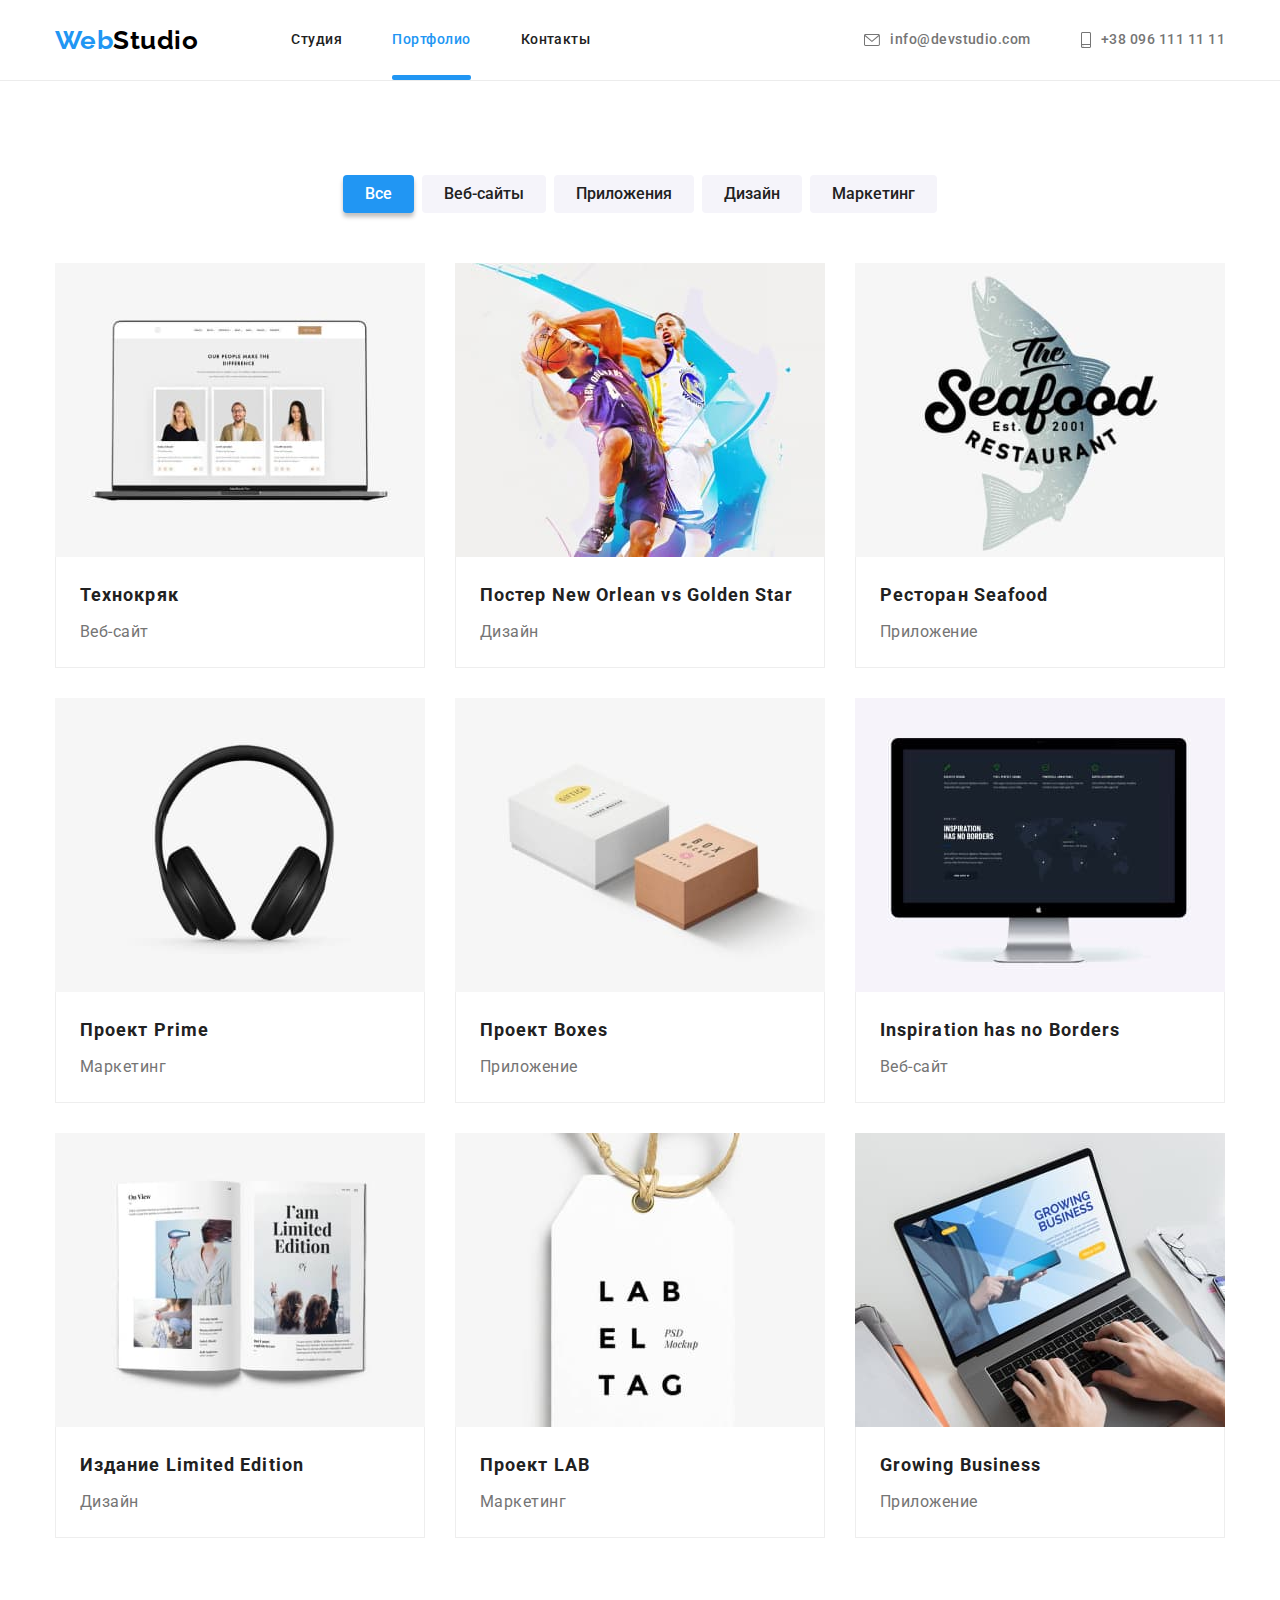
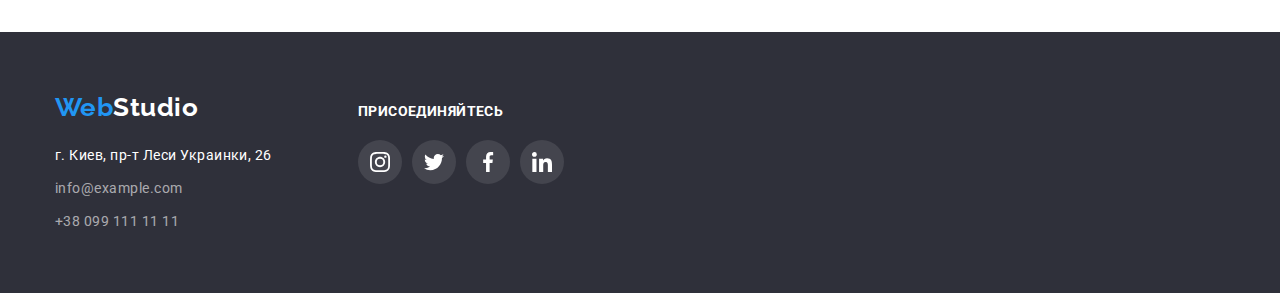
==== portfolio.html @ 8ffd4fdb "дз5" ====
<!DOCTYPE html>
<html lang="en">

<head>
    <meta charset="UTF-8">
    <meta http-equiv="X-UA-Compatible" content="IE=edge">
    <meta name="viewport" content="width=device-width, initial-scale=1.0">
    <title>Document</title>
    <link rel="preconnect" href="https://fonts.googleapis.com">
    <link rel="preconnect" href="https://fonts.gstatic.com" crossorigin>
    <link
        href="https://fonts.googleapis.com/css2?family=Raleway:wght@700&family=Roboto:wght@400;500;700;900&display=swap"
        rel="stylesheet">
    <link rel="stylesheet" href="https://cdn.jsdelivr.net/npm/modern-normalize@1.1.0/modern-normalize.min.css">
    <link rel="stylesheet" href="css/style.css">
</head>

<body>

<!--Header-->
<header class="header">
    <div class="container">
        <nav class="header-nav">
            <a href="" class="logo-header"> Web<span class="logo-header-b">Studio</span></a>
            <ul class="header-nav list">
                <li class="header-nav-item"><a href="./index.html" class="header-nav-link">Студия</a></li>
                <li class="header-nav-item"><a href="./portfolio.html" class="header-nav-link current">Портфолио</a></li>
                <li class="header-nav-item"><a href="" class="header-nav-link">Контакты</a></li>
            </ul>
        </nav>
        <ul class="header-contacts list">
            <li class="header-contacts-item"><a href="mailto:info@devstudio.com" class="header-contacts-link">
                    <svg class="header-contacts-icon" width="16" height="12">
                        <use href="./images/symbol-defs.svg#icon-envelope"></use>
                    </svg>
                    info@devstudio.com</a></li>
            <li class="header-contacts-item"><a href="tel:+380961111111" class="header-contacts-link">
                    <svg class="header-contacts-icon" width="10" height="16">
                        <use href="./images/symbol-defs.svg#icon-smartphone"></use>
                    </svg>
                    +38 096 111 11
                    11</a></li>
        </ul>
    </div>
</header>

    <!--Main content-->

<main>
    <!--Portfolio-->
    <section class="portfolio section">
        <div class="container">
            <h1 class="header visually-hidden">Наши работы</h1>
            <ul class="portfolio-button list">
                <li class="portfolio-button-item"><button type="button" class="portfolio-button-primary">Все</button>
                </li>
                <li class="portfolio-button-item"><button type="button"
                        class="portfolio-button-secondary">Веб-сайты</button></li>
                <li class="portfolio-button-item"><button type="button"
                        class="portfolio-button-secondary">Приложения</button></li>
                <li class="portfolio-button-item"><button type="button"
                        class="portfolio-button-secondary">Дизайн</button></li>
                <li class="portfolio-button-item"><button type="button"
                        class="portfolio-button-secondary">Маркетинг</button></li>
            </ul>

            <ul class="portfolio-card list">
                <li class="portfolio-card-item">
                    <a href="" class="portfolio-card-link">
                        <div class="portfolio-card-top">
                            <img src="./images/port1.jpg" alt="Технокряк" width="370">
                            <div class="portfolio-card-top-description">
                                <p class="portfolio-card-top-text">Технокряк это современная площадка распространения коронавируса. Компании используют эту платформу для цифрового
                                шпионажа и атак на защищённые сервера конкурентов.</p>
                            </div>
                        </div>
                        <div class="portfolio-card-bottom">
                            <h2 class="portfolio-card-title">Технокряк</h2>
                            <p class='portfolio-card-description'>Веб-сайт</p>
                        </div>
                    </a>
                </li>
                <li class="portfolio-card-item">
                    <a href="" class="portfolio-card-link">
                        <div class="portfolio-card-top">
                            <img src="./images/port2_2.jpg" alt="Постер New Orlean vs Golden Star" width="370">
                            <div class="portfolio-card-top-description">
                                <p class="portfolio-card-top-text">Технокряк это современная площадка распространения коронавируса. Компании
                                    используют эту платформу для цифрового
                                    шпионажа и атак на защищённые сервера конкурентов.</p>
                            </div>
                        </div>
                        <div class="portfolio-card-bottom">
                            <h2 class="portfolio-card-title">Постер New Orlean vs Golden Star</h2>
                            <p class='portfolio-card-description'>Дизайн</p>
                        </div>
                    </a>
                </li>
                <li class="portfolio-card-item">
                    <a href="" class="portfolio-card-link">
                        <div class="portfolio-card-top">
                            <img src="./images/port3_3.jpg" alt="Ресторан Seafood" width="370">
                            <div class="portfolio-card-top-description">
                                <p class="portfolio-card-top-text">Технокряк это современная площадка распространения коронавируса. Компании
                                    используют эту платформу для цифрового
                                    шпионажа и атак на защищённые сервера конкурентов.</p>
                            </div>
                        </div>
                        <div class="portfolio-card-bottom">
                            <h2 class="portfolio-card-title">Ресторан Seafood</h2>
                            <p class='portfolio-card-description'>Приложение</p>
                        </div>
                    </a>
                </li>
                <li class="portfolio-card-item">
                    <a href="" class="portfolio-card-link">
                        <div class="portfolio-card-top">
                            <img src="./images/port4_4.jpg" alt="Проект Prime" width="370">
                            <div class="portfolio-card-top-description">
                                <p class="portfolio-card-top-text">Технокряк это современная площадка распространения коронавируса. Компании
                                    используют эту платформу для цифрового
                                    шпионажа и атак на защищённые сервера конкурентов.</p>
                            </div>
                        </div>
                        <div class="portfolio-card-bottom">
                            <h2 class="portfolio-card-title">Проект Prime</h2>
                            <p class='portfolio-card-description'>Маркетинг</p>
                        </div>
                    </a>
                </li>
                <li class="portfolio-card-item">
                    <a href="" class="portfolio-card-link">
                        <div class="portfolio-card-top">
                        <img src="./images/port5_5.jpg" alt="Проект Boxes" width="370">
                            <div class="portfolio-card-top-description">
                                <p class="portfolio-card-top-text">Технокряк это современная площадка распространения коронавируса. Компании
                                    используют эту платформу для цифрового
                                    шпионажа и атак на защищённые сервера конкурентов.</p>
                            </div>
                        </div>
                        <div class="portfolio-card-bottom">
                            <h2 class="portfolio-card-title">Проект Boxes</h2>
                            <p class='portfolio-card-description'>Приложение</p>
                        </div>
                    </a>
                </li>
                <li class="portfolio-card-item">
                    <a href="" class="portfolio-card-link">
                        <div class="portfolio-card-top">
                        <img src="./images/port6_6.jpg" alt="Inspiration has no Borders" width="370">
                            <div class="portfolio-card-top-description">
                                <p class="portfolio-card-top-text">Технокряк это современная площадка распространения коронавируса. Компании
                                    используют эту платформу для цифрового
                                    шпионажа и атак на защищённые сервера конкурентов.</p>
                            </div>
                       </div>
                        <div class="portfolio-card-bottom">
                            <h2 class="portfolio-card-title">Inspiration has no Borders</h2>
                            <p class='portfolio-card-description'>Веб-сайт</p>
                        </div>
                    </a>
                </li>
                <li class="portfolio-card-item">
                    <a href="" class="portfolio-card-link">
                        <div class="portfolio-card-top">
                            <img src="./images/port7_7.jpg" alt="Издание Limited Edition" width="370">
                            <div class="portfolio-card-top-description">
                                <p class="portfolio-card-top-text">Технокряк это современная площадка распространения коронавируса. Компании
                                    используют эту платформу для цифрового
                                    шпионажа и атак на защищённые сервера конкурентов.</p>
                            </div>
                        </div>
                        <div class="portfolio-card-bottom">
                            <h2 class="portfolio-card-title">Издание Limited Edition</h2>
                            <p class='portfolio-card-description'>Дизайн</p>
                        </div>
                    </a>
                </li>
                <li class="portfolio-card-item">
                    <a href="" class="portfolio-card-link">
                        <div class="portfolio-card-top">
                            <img src="./images/port8_8.jpg" alt="Проект LAB" width="370">
                            <div class="portfolio-card-top-description">
                                <p class="portfolio-card-top-text">Технокряк это современная площадка распространения коронавируса. Компании
                                    используют эту платформу для цифрового
                                    шпионажа и атак на защищённые сервера конкурентов.</p>
                            </div>
                        </div>
                        <div class="portfolio-card-bottom">
                            <h2 class="portfolio-card-title">Проект LAB</h2>
                            <p class='portfolio-card-description'>Маркетинг</p>
                        </div>
                    </a>
                </li>
                <li class="portfolio-card-item">
                    <a href="" class="portfolio-card-link">
                        <div class="portfolio-card-top">
                        <img src="./images/port9_9.jpg" alt="Growing Business" width="370">
                            <div class="portfolio-card-top-description">
                                <p class="portfolio-card-top-text">Технокряк это современная площадка распространения коронавируса. Компании
                                    используют эту платформу для цифрового
                                    шпионажа и атак на защищённые сервера конкурентов.</p>
                            </div>
                        </div>
                        <div class="portfolio-card-bottom">
                            <h2 class="portfolio-card-title">Growing Business</h2>
                            <p class='portfolio-card-description'>Приложение</p>
                        </div>
                    </a>
                </li>
            </ul>
        </div>


    </section>
</main>




<!--Footer  -->
<footer class="footer">
    <div class="container">
        <div class="footer-section-address">
            <a href="" class="logo-footer"> Web<span class="logo-footer-w">Studio</span></a>
            <address class="footer-contacts">
                г. Киев, пр-т Леси Украинки, 26
                <ul class="footer-contacts list">
                    <li class="footer-contacts-item"><a href="mailto:info@example.com"
                            class="footer-contacts-link">info@example.com</a></li>
                    <li class="footer-contacts-item"><a href="tel:+380991111111" class="footer-contacts-link"> +38 099
                            111
                            11 11</a></li>
                </ul>
            </address>
        </div>
        <div class="footer-section-links">
            <H2 class="footer-socialnetw-header">Присоединяйтесь</H2>
            <ul class="footer-socialnetw list">
                <li class="footer-links"><a href="" class="footer-link">
                        <svg class="footer-icon" width="20" height="20">
                            <use href="./images/symbol-defs.svg#icon-instagram"></use>
                        </svg>
                    </a></li>
                <li class="footer-links"><a href="" class="footer-link">
                        <svg class="footer-icon" width="20" height="20">
                            <use href="./images/symbol-defs.svg#icon-twitter"></use>
                        </svg>
                    </a>
                </li>
                <li class="footer-links"><a href="" class="footer-link">
                        <svg class="footer-icon" width="20" height="20">
                            <use href="./images/symbol-defs.svg#icon-facebook"></use>
                        </svg>
                    </a>
                </li>
                <li class="footer-links"><a href="" class="footer-link">
                        <svg class="footer-icon" width="20" height="20">
                            <use href="./images/symbol-defs.svg#icon-linkedin"></use>
                        </svg>
                    </a>
                </li>
            </ul>
        </div>
</footer>
</body>

</html>
---- css/style.css ----
:root {
  --primary-text-color: #757575;
  --title-text-color: #212121;
  --accent-color-primary: #2196f3;
  --accent-color-secondary: #ffffff;
  --primary-background-color: #e5e5e5;
  --secondary-background-color: #f5f4fa;
  --footer-background-color: #2f303a;
  --header-border: #ececec;
  --portfolio-border: #eeeeee;
  --network-color: #afb1b8;
  --time-function: cubic-bezier(0.4, 0, 0.2, 1);
}

body {
  font-family: "Roboto", sans-serif;
  font-style: normal;
  font-weight: 400;
  color: var(--primary-text-color);
  letter-spacing: 0.03em;
}

ul {
  padding: 0;
}

.list {
  list-style: none;
  margin: 0;
  padding: 0;
}

img {
  display: block;
  width: 100%;
  height: auto;
}

.section {
  padding: 94px 0;
}

.container {
  width: 1200px;
  padding-left: 15px;
  padding-right: 15px;
  margin-left: auto;
  margin-right: auto;
}

.visually-hidden {
  position: absolute;
  width: 1px;
  height: 1px;
  margin: -1px;
  border: 0;
  padding: 0;

  white-space: nowrap;
  clip-path: inset(100%);
  clip: rect(0 0 0 0);
  overflow: hidden;
}

/*Header*/
.header {
  font-weight: 500;
  font-size: 14px;
  line-height: 1.14;
  background-color: var(--accent-color-secondary);
  border-bottom: 1px solid var(--header-border);
}

header .container {
  display: flex;
  align-items: center;
  justify-content: space-between;
}

.logo-header {
  color: var(--accent-color-primary);
  font-family: "Raleway", sans-serif;
  font-style: normal;
  font-weight: 700;
  font-size: 26px;
  line-height: 1.19;
  text-decoration: none;
  margin-right: 93px;
}

.logo-header-b {
  color: #000000;
}

.header-nav {
  display: flex;
  align-items: center;
}

.header-nav-link {
  display: block;
  position: relative;
  color: var(--title-text-color);
  text-decoration: none;
  padding: 32px 0;
  transition: color 250ms var(--time-function);
}

.header-nav-link::after {
  content: "";
  position: absolute;
  left: 0;
  bottom: 0;
  width: 100%;
  height: 5px;
  background-color: var(--accent-color-primary);
  opacity: 0;
  border-radius: 2px;
  transition: opacity 250ms var(--time-function);
}

.header-nav-item:not(:last-child) {
  margin-right: 50px;
}
:hover .header-nav-link:hover,
.header-nav-link:focus {
  color: var(--accent-color-primary);
}

.header-nav-link:hover::after,
.header-nav-link:focus::after {
  opacity: 1;
}
.current {
  color: var(--accent-color-primary);
  text-decoration: none;
}
.current::after {
  opacity: 1;
}

.header-contacts {
  display: flex;
  align-items: center;
}

.header-contacts-link {
  display: flex;
  align-items: center;
  color: var(--primary-text-color);
  text-decoration: none;
  transition: color 250ms var(--time-function);
}

.header-contacts-icon {
  fill: currentColor;
  margin-right: 10px;
}

.header-contacts-icon:hover,
.header-contacts-icon:focus {
  fill: var(--accent-color-primary);
}

.header-contacts-item:not(:last-child) {
  margin-right: 50px;
}

.header-contacts-link:hover,
.header-contacts-link:focus {
  color: var(--accent-color-primary);
}

/*Main contect*/

/*Hero*/

.hero {
  max-width: 1600px;
  margin: auto;
  background-color: var(--footer-background-color);
  background-image: linear-gradient(
      to right,
      rgba(47, 48, 58, 0.4),
      rgba(47, 48, 58, 0.4)
    ),
    url(../images/bckgr.jpg);
  text-align: center;
  padding: 200px 0;
}

.hero-title {
  color: var(--accent-color-secondary);
  font-weight: 900;
  font-size: 44px;
  line-height: 1.36;
  letter-spacing: 0.06em;
  text-transform: uppercase;
  margin: 0 auto 30px auto;
  max-width: 696px;
}

.hero-button {
  background-color: var(--accent-color-primary);
  color: var(--accent-color-secondary);
  font-weight: 700;
  font-size: 16px;
  line-height: 1.88;
  letter-spacing: 0.06em;
  padding: 10px 32px;
  border: none;
  box-shadow: 0px 4px 4px rgba(0, 0, 0, 0.15);
  border-radius: 4px;
  transition: background-color 250ms var(--time-function);
}

.hero-button:hover,
.hero-button:focus {
  background-color: #188ce8;
}

/*Preferences*/

.preferences {
  padding-bottom: 0;
}

.preferences .list {
  display: flex;
}

.preferences-card {
  width: 270px;
}
.preferences-card:not(:last-child) {
  margin-right: 30px;
}

.preferences-icon {
  display: flex;
  width: 270px;
  height: 120px;
  justify-content: center;
  align-items: center;
  border-radius: 4px;
  background-color: var(--secondary-background-color);
  margin-bottom: 30px;
}

.preferences-title {
  color: var(--title-text-color);
  font-weight: 700;
  font-size: 14px;
  line-height: 1.14;
  text-transform: uppercase;
  margin-top: 0;
  margin-bottom: 10px;
}

.preferences-description {
  font-size: 14px;
  line-height: 1.71;
  margin: 0;
}

/*About us*/

.about-us-title {
  color: var(--title-text-color);
  font-weight: 700;
  font-size: 36px;
  line-height: 1.16;
  text-align: center;
  margin-top: 0;
  margin-bottom: 50px;
}

.about-us .list {
  display: flex;
  z-index: 1;
}

.about-us-pic {
  display: block;
  width: 370px;
  position: relative;
}

.about-us-description {
  position: absolute;

  width: 100%;
  height: 70px;
  bottom: 0;
  background-color: rgba(47, 48, 58, 0.8);
}

.about-us-name {
  color: var(--accent-color-secondary);
  font-weight: 700;
  font-size: 14px;
  line-height: 1.14;
  text-align: center;
  text-transform: uppercase;
  margin-top: 27px;
  margin-bottom: 27px;
}

.about-us-pic:not(:last-child) {
  margin-right: 30px;
}

/*Our team*/

.team {
  background-color: var(--secondary-background-color);
}

.team-title {
  color: var(--title-text-color);
  font-weight: 700;
  font-size: 36px;
  line-height: 1.16;
  text-align: center;
  margin-top: 0;
  margin-bottom: 50px;
}

.team .list {
  display: flex;
}

.team-member {
  width: 270px;
  background-color: var(--accent-color-secondary);
  box-shadow: 0px 1px 3px rgba(0, 0, 0, 0.12), 0px 1px 1px rgba(0, 0, 0, 0.14),
    0px 2px 1px rgba(0, 0, 0, 0.2);
  border-radius: 0px 0px 4px 4px;
}

.team-member:not(:last-child) {
  margin-right: 30px;
}

.team-member-part {
  padding: 30px;
}

.team-member-title {
  color: var(--title-text-color);
  font-weight: 500;
  font-size: 16px;
  line-height: 1.19;
  text-align: center;
  margin-top: 0;
  margin-bottom: 10px;
}

.team-member-description {
  font-size: 16px;
  line-height: 1.19;
  text-align: center;
  margin-top: 0;
  margin-bottom: 16px;
}

.team-contacts-link {
  display: flex;
  width: 44px;
  height: 44px;
  justify-content: center;
  align-items: center;
  border-radius: 50%;
  color: var(--network-color);
  transition: color 250ms var(--time-function),
    background-color 250ms var(--time-function);
}

.team-contacts-link:hover,
.team-contacts-link:focus {
  color: var(--accent-color-secondary);
  background-color: var(--accent-color-primary);
}

.team-contacts-links:not(:last-child) {
  margin-right: 10px;
}

.team-contacts-icon {
  fill: currentColor;
}

.team-contacts-icon:hover,
.team-contacts-icon:focus {
  fill: currentColor;
}

/*Our clients*/

.clients-title {
  color: var(--title-text-color);
  font-weight: 700;
  font-size: 36px;
  line-height: 1.16;
  text-align: center;
  margin-top: 0;
  margin-bottom: 50px;
}

.clients .list {
  display: flex;
  justify-content: center;
  align-items: center;
}

.clients-item:not(:last-child) {
  margin-right: 30px;
}

.clients-link {
  display: flex;
  width: 170px;
  height: 92px;
  justify-content: center;
  align-items: center;
  color: var(--network-color);
  border: 1px solid var(--network-color);
  border-radius: 4px;
  transition: color 250ms var(--time-function),
    border-color 250ms var(--time-function);
}

.clients-link:hover,
.clients-link:focus {
  color: var(--accent-color-primary);
  border-color: var(--accent-color-primary);
}

.clients-icon {
  fill: currentColor;
}

.clients-icon:hover,
.clients-icon:focus {
  fill: currentColor;
}

/*Footer*/

.footer {
  background-color: var(--footer-background-color);
  font-weight: 400;
  font-size: 14px;
  line-height: 1.72;
  padding: 60px 0;
}

.footer .container {
  display: flex;
  justify-content: flex-start;
  align-items: baseline;
}

.footer-section-address {
  margin-right: 86px;
}

.logo-footer {
  color: var(--accent-color-primary);
  font-family: "Raleway", sans-serif;
  font-style: normal;
  font-weight: 700;
  font-size: 26px;
  line-height: 1.19;
  text-decoration: none;
  display: inline-block;
  margin-bottom: 20px;
}

.logo-footer-w {
  color: var(--accent-color-secondary);
}

address {
  font-family: inherit;
  color: var(--accent-color-secondary);
  font-style: normal;
}

.footer-contacts .list {
  margin-top: 9px;
}

.footer-contacts-item:not(:last-child) {
  display: inline-block;
  margin-bottom: 9px;
}

.footer-contacts-link {
  color: rgba(255, 255, 255, 0.6);
  text-decoration: none;
  transition: color 250ms var(--time-function);
}

.footer-contacts-link:hover,
.footer-contacts-link:focus {
  color: var(--accent-color-secondary);
}

.footer-socialnetw-header {
  font-weight: 700;
  font-size: 14px;
  line-height: 1.14;
  letter-spacing: 0.03em;
  text-transform: uppercase;
  color: var(--accent-color-secondary);
  margin-top: 0;
  margin-bottom: 20px;
}

.footer-socialnetw {
  display: flex;
  justify-content: center;
  align-items: center;
}

.footer-link {
  display: flex;
  width: 44px;
  height: 44px;
  justify-content: center;
  align-items: center;
  border-radius: 50%;
  color: var(--accent-color-secondary);
  background-color: rgba(255, 255, 255, 0.1);
  transition: background-color 250ms var(--time-function);
}

.footer-link:hover,
.footer-link:focus {
  background-color: var(--accent-color-primary);
}

.footer-links:not(:last-child) {
  margin-right: 10px;
}

.footer-icon {
  fill: currentColor;
}

.footer-icon:hover,
.footer-icon:focus {
  fill: currentColor;
}

/*Potrfolio page content*/

/*Portfolio buttons*/

.portfolio-button {
  display: flex;
  justify-content: center;
  margin-bottom: 50px;
}

.portfolio-button-item:not(:last-child) {
  margin-right: 8px;
}

.portfolio-button-primary {
  font-family: inherit;
  color: var(--accent-color-secondary);
  background-color: var(--accent-color-primary);
  font-weight: 500;
  font-size: 16px;
  line-height: 1.62;
  padding: 6px 22px;
  border: none;
  border-radius: 4px;
  box-shadow: 0 4px 4px 0 rgba(0, 0, 0, 0.25);
}

.portfolio-button-secondary {
  font-family: inherit;
  color: var(--title-text-color);
  background-color: var(--secondary-background-color);
  font-weight: 500;
  font-size: 16px;
  line-height: 1.62;
  padding: 6px 22px;
  border: none;
  border-radius: 4px;
  transition: color 250ms var(--time-function),
    background-color 250ms var(--time-function),
    box-shadow 250ms var(--time-function);
}

.portfolio-button-secondary:hover,
.portfolio-button-secondary:focus {
  color: var(--accent-color-secondary);
  background-color: var(--accent-color-primary);
  box-shadow: 0 4px 4px 0 rgba(0, 0, 0, 0.25);
}

/*Portfolio cards*/

.portfolio-card {
  display: flex;
  flex-wrap: wrap;
  margin: -15px;
}

.portfolio-card-item {
  width: 370px;
  margin: 15px;
}

.portfolio-card-bottom {
  padding: 20px 24px;
  border-bottom: 1px solid var(--portfolio-border);
  border-right: 1px solid var(--portfolio-border);
  border-left: 1px solid var(--portfolio-border);
}

.portfolio-card-link {
  text-decoration: none;
  display: block;
  position: relative;
  transition: box-shadow 250ms var(--time-function);
}

.portfolio-card-link:hover,
.portfolio-card-link:focus {
  box-shadow: 0 4px 4px 0 rgba(0, 0, 0, 0.25);
  opacity: 1;
}

.portfolio-card-link:hover .portfolio-card-top-description,
.portfolio-card-link:focus .portfolio-card-top-description {
  opacity: 1;
  transform: translateY(0);
}

.portfolio-card-top {
  position: relative;
  overflow: hidden;
}

.portfolio-card-top-description {
  position: absolute;
  width: 100%;
  height: 100%;
  padding: 63px 24px;
  top: 0;
  left: 0;
  font-weight: 400;
  font-size: 18px;
  line-height: 1.56;
  color: var(--accent-color-secondary);
  background-color: rgba(33, 150, 243, 0.9);
  opacity: 0;
  transform: translateY(100%);
  transition: transform 250ms var(--time-function);
}

.portfolio-card-title {
  color: var(--title-text-color);
  font-weight: 700;
  font-size: 18px;
  line-height: 2;
  letter-spacing: 0.06em;
  margin-top: 0;
  margin-bottom: 4px;
}

.portfolio-card-description {
  color: var(--primary-text-color);
  font-size: 16px;
  line-height: 1.88;
  margin-top: 0;
  margin-bottom: 0;
}

/* Modal*/

.backdrop {
  position: fixed;
  width: 100%;
  height: 100%;
  top: 0;
  left: 0;
  color: rgba(0, 0, 0, 0.2);
}

.backdrop.is-hidden {
  opacity: 0;
  pointer-events: none;
}

.modal {
  position: absolute;
  z-index: 2;
  top: 50%;
  left: 50%;
  transform: translate(-50%, -50%);
  width: 527px;
  height: 580px;
  background-color: var(--accent-color-secondary);
  border: 1px solid rgba(0, 0, 0, 0, 1);
  border-radius: 2px;
}

.close-modal {
  display: flex;
  position: absolute;
  top: 8px;
  right: 8px;
  width: 30px;
  height: 30px;
  align-items: center;
  justify-content: center;
  padding: 0;
  background-color: transparent;
  border: 1px solid rgba(0, 0, 0, 0.1);
  border-radius: 50%;
}
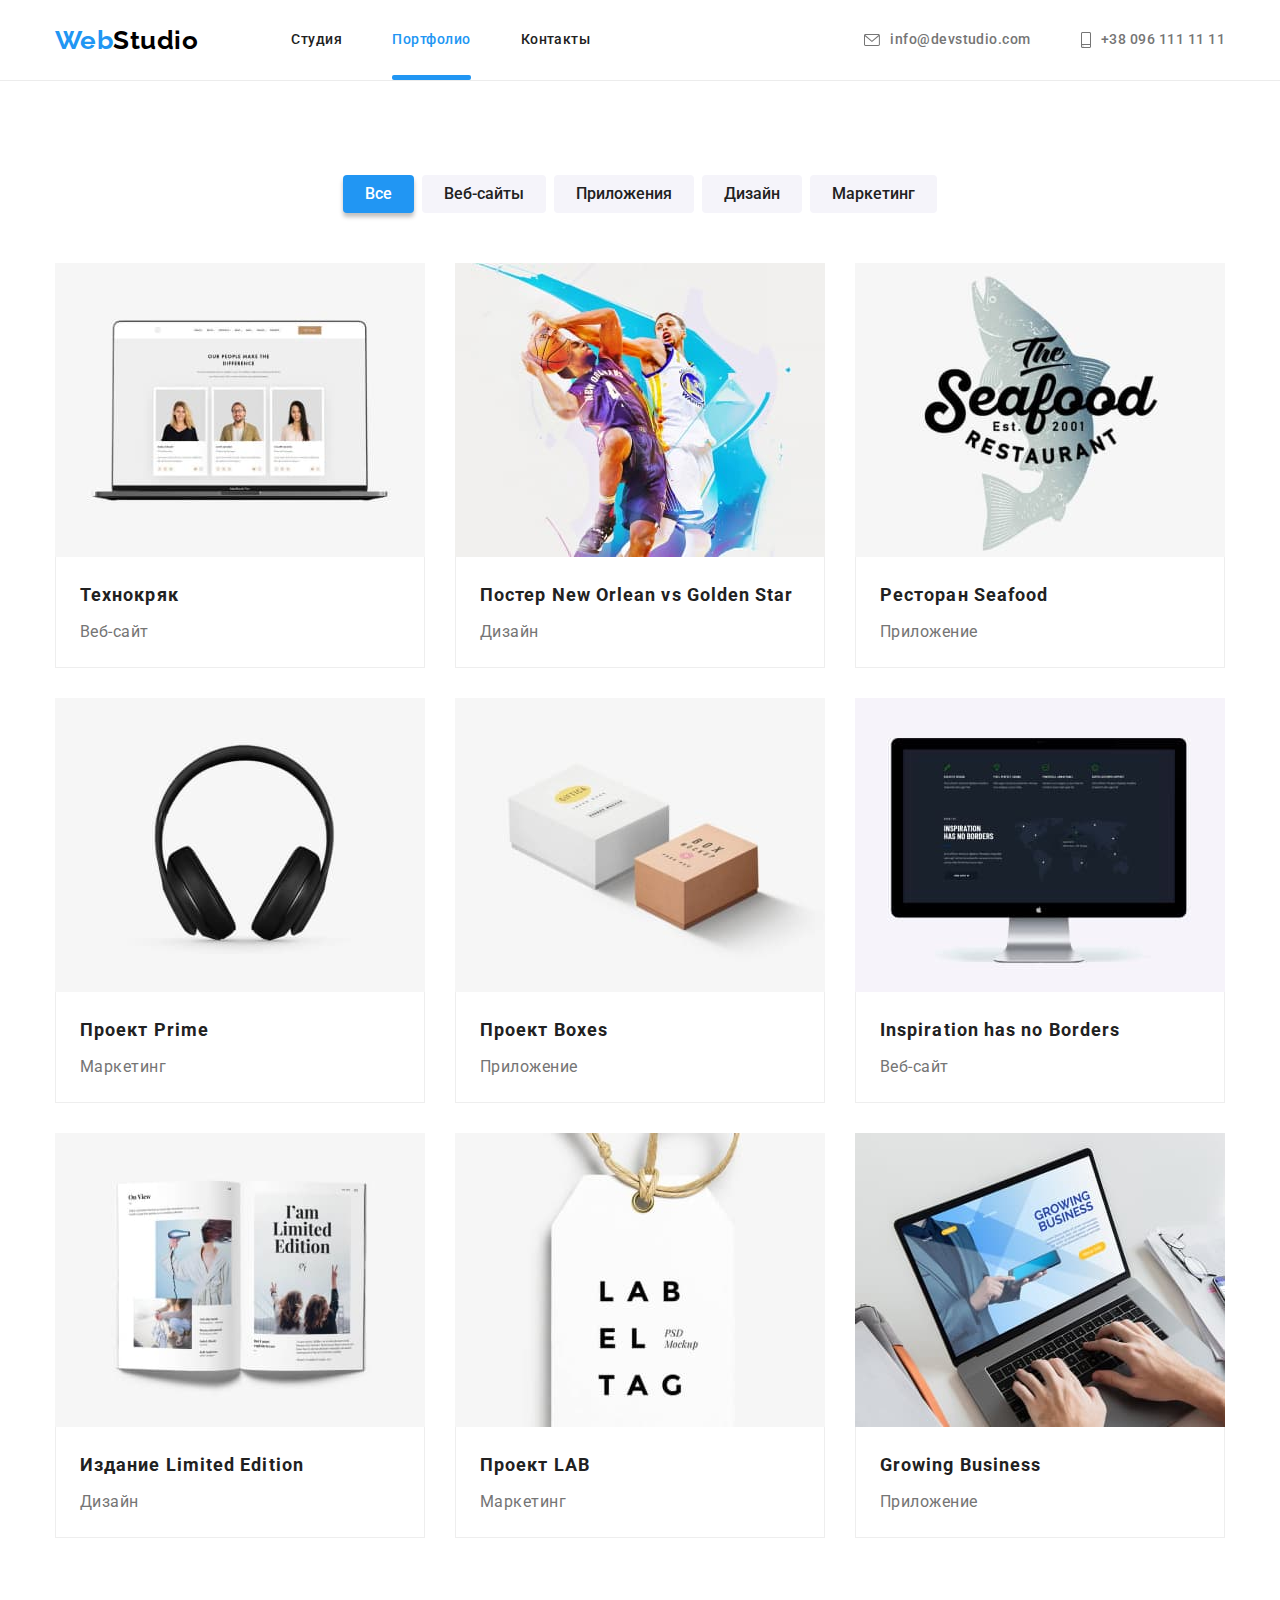
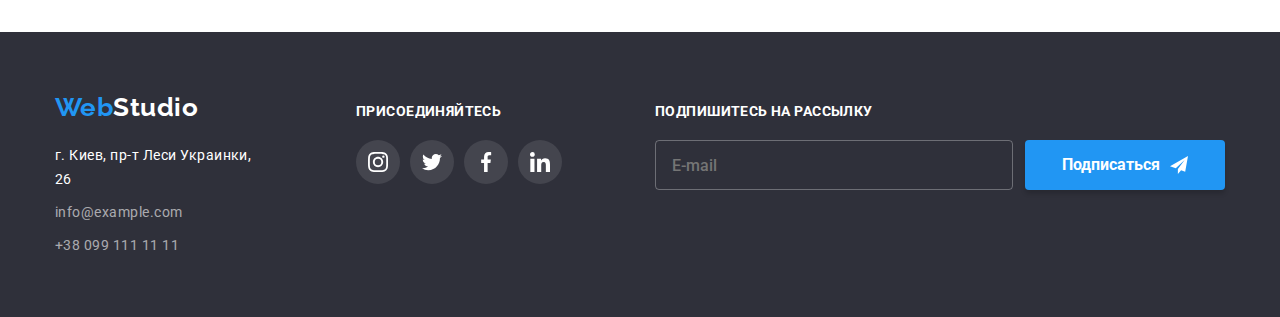
==== commit a861b0f2: "corrected2" ====
--- a/portfolio.html
+++ b/portfolio.html
@@ -218,51 +218,64 @@
 
 
 
-<!--Footer  -->
-<footer class="footer">
-    <div class="container">
-        <div class="footer-section-address">
-            <a href="" class="logo-footer"> Web<span class="logo-footer-w">Studio</span></a>
-            <address class="footer-contacts">
-                г. Киев, пр-т Леси Украинки, 26
-                <ul class="footer-contacts list">
-                    <li class="footer-contacts-item"><a href="mailto:info@example.com"
-                            class="footer-contacts-link">info@example.com</a></li>
-                    <li class="footer-contacts-item"><a href="tel:+380991111111" class="footer-contacts-link"> +38 099
-                            111
-                            11 11</a></li>
+    <!--Footer  -->
+    <footer class="footer">
+        <div class="container">
+            <div class="footer-section-address">
+                <a href="" class="logo-footer"> Web<span class="logo-footer-w">Studio</span></a>
+                <address class="footer-contacts">
+                    г. Киев, пр-т Леси Украинки, 26
+                    <ul class="footer-contacts list">
+                        <li class="footer-contacts-item"><a href="mailto:info@example.com"
+                                class="footer-contacts-link">info@example.com</a></li>
+                        <li class="footer-contacts-item"><a href="tel:+380991111111" class="footer-contacts-link"> +38 099
+                                111
+                                11 11</a></li>
+                    </ul>
+                </address>
+            </div>
+            <div class="footer-section-links">
+                <H2 class="footer-socialnetw-header">Присоединяйтесь</H2>
+                <ul class="footer-socialnetw list">
+                    <li class="footer-links"><a href="" class="footer-link">
+                            <svg class="footer-icon" width="20" height="20">
+                                <use href="./images/symbol-defs.svg#icon-instagram"></use>
+                            </svg>
+                        </a></li>
+                    <li class="footer-links"><a href="" class="footer-link">
+                            <svg class="footer-icon" width="20" height="20">
+                                <use href="./images/symbol-defs.svg#icon-twitter"></use>
+                            </svg>
+                        </a>
+                    </li>
+                    <li class="footer-links"><a href="" class="footer-link">
+                            <svg class="footer-icon" width="20" height="20">
+                                <use href="./images/symbol-defs.svg#icon-facebook"></use>
+                            </svg>
+                        </a>
+                    </li>
+                    <li class="footer-links"><a href="" class="footer-link">
+                            <svg class="footer-icon" width="20" height="20">
+                                <use href="./images/symbol-defs.svg#icon-linkedin"></use>
+                            </svg>
+                        </a>
+                    </li>
                 </ul>
-            </address>
-        </div>
-        <div class="footer-section-links">
-            <H2 class="footer-socialnetw-header">Присоединяйтесь</H2>
-            <ul class="footer-socialnetw list">
-                <li class="footer-links"><a href="" class="footer-link">
-                        <svg class="footer-icon" width="20" height="20">
-                            <use href="./images/symbol-defs.svg#icon-instagram"></use>
+            </div>
+            <div class="footer-section-join">
+                <h2 class="footer-socialnetw-header">Подпишитесь на рассылку</h2>
+                <div class="join-form">
+                    <label for="email" class="form-label">
+                        <input type="email" class="footer-email" name="email" placeholder="E-mail" />
+                    </label>
+                    <button class="join-button" type="submit">Подписаться
+                        <svg class="join-icon" width="18" height="18">
+                            <use href="./images/icon-defs.svg#icon-send"></use>
                         </svg>
-                    </a></li>
-                <li class="footer-links"><a href="" class="footer-link">
-                        <svg class="footer-icon" width="20" height="20">
-                            <use href="./images/symbol-defs.svg#icon-twitter"></use>
-                        </svg>
-                    </a>
-                </li>
-                <li class="footer-links"><a href="" class="footer-link">
-                        <svg class="footer-icon" width="20" height="20">
-                            <use href="./images/symbol-defs.svg#icon-facebook"></use>
-                        </svg>
-                    </a>
-                </li>
-                <li class="footer-links"><a href="" class="footer-link">
-                        <svg class="footer-icon" width="20" height="20">
-                            <use href="./images/symbol-defs.svg#icon-linkedin"></use>
-                        </svg>
-                    </a>
-                </li>
-            </ul>
-        </div>
-</footer>
+                    </button>
+                </div>
+            </div>
+    </footer>
 </body>
 
 </html>--- a/css/style.css
+++ b/css/style.css
@@ -554,6 +554,62 @@
   fill: currentColor;
 }
 
+.footer-section-join {
+  margin-left: 93px;
+}
+
+.join-form {
+  display: flex;
+}
+
+.footer-email {
+  width: 358px;
+  height: 50px;
+  padding: 0 16px;
+  font-weight:500;
+  font-size:16px;
+  line-height:1.25;
+  background-color: transparent;
+  outline: none;
+  border: 1px solid rgba(255, 255, 255, 0.3);
+  border-radius: 4px;
+  box-shadow:0px 4px 4px rgba(0, 0, 0, 0.15));
+  transition: border-color 250ms var(--time-function);
+}
+
+.footer-email:hover,
+.footer-email:focus{
+  border-color: var(--accent-color-primary);
+}
+
+.join-button {
+  display: flex;
+  width: 200px;
+  height: 50px; 
+  margin-left: 12px;
+  align-items: center;
+  justify-content: center;
+  font-weight: 700;
+  font-size: 16px;
+  line-height: 1.87;
+  border: none;
+  color: var(--accent-color-secondary);
+  background-color: var(--accent-color-primary);
+  box-shadow: 0px 4px 4px rgba(0, 0, 0, 0.15);
+  border-radius: 4px;
+  transition: background-color 250ms var(--time-function);
+}
+
+.join-button:hover,
+.join-button:focus {
+  background-color: #188ce8;
+}
+
+.join-icon {
+  fill: var(--accent-color-secondary);
+  margin-left: 10px;
+}
+
 /*Potrfolio page content*/
 
 /*Portfolio buttons*/
@@ -690,7 +746,7 @@
   height: 100%;
   top: 0;
   left: 0;
-  color: rgba(0, 0, 0, 0.2);
+  background-color: rgba(0, 0, 0, 0.2);
 }
 
 .backdrop.is-hidden {
@@ -724,4 +780,136 @@
   background-color: transparent;
   border: 1px solid rgba(0, 0, 0, 0.1);
   border-radius: 50%;
-}
+  transition: fill 250ms var(--time-function);
+}
+
+.close-modal:hover,
+.close-modal:focus {
+  fill: var(--accent-color-primary);
+  cursor: pointer;
+}
+
+/*Modal-contacts-form*/
+
+.contacts-form {
+  display: flex;
+  flex-direction: column;
+  padding: 40px;
+  font-size: 12px;
+  font-weight: 1.16;
+  color: var(--primary-text-color);
+}
+
+.form-title {
+  margin: 0 auto 12px auto;
+  font-weight: 700;
+  font-size: 20px;
+  line-height: 1.15;
+  color: var(--title-text-color);
+}
+
+.form-field {
+  position: relative;
+  margin-bottom: 10px;
+  transition: fill 250ms var(--time-function);
+}
+.form-field:hover .form-icon,
+.form-field:focus .form-icon {
+  fill: var(--accent-color-primary);
+}
+
+.form-input {
+  width: 100%;
+  height: 40px;
+  padding-left: 35px;
+  margin-top: 4px;
+  border: 1px solid rgba(33, 33, 33, 0.2);
+  border-radius: 4px;
+  transition: border-color 250ms var(--time-function);
+}
+
+.form-input:focus,
+.form-input:hover {
+  outline: none;
+  border-color: var(--accent-color-primary);
+}
+
+.form-icon {
+  position: absolute;
+  top: 28px;
+  left: 12px;
+}
+
+
+.feedback {
+  width: 100%;
+  height: 120px;
+  resize: none;
+  padding: 12px 16px;
+  font-size: 12px;
+  line-height: 1.16;
+  color: rgba(117, 117, 117, 0.5);
+  border: 1px solid rgba(33, 33, 33, 0.2);
+  border-radius: 4px;
+  transition: border-color 250ms var(--time-function);
+}
+
+.feedback:hover,
+.feedback:focus {
+  outline: none;
+  border-color: var(--accent-color-primary);
+}
+
+.form-policy {
+  font-size: 14px;
+  line-height: 1.71;
+}
+
+.form-policy-link {
+  color: var(--accent-color-primary);
+}
+
+.checkbox-icon {
+  display: inline-block;
+  height: 15px;
+  width: 15px;
+  border: 2px solid #212121;
+  border-radius: 4px;
+}
+
+.checkbox {
+  -webkit-appearance: none;
+  -moz-appearance: none;
+  appearance: none;
+}
+
+.checkbox:checked + .checkbox-icon {
+  background-color: var(--accent-color-primary);
+  background-image: url(../images/icon\ check.svg);
+  background-size: contain;
+  background-origin: border-box;
+  border: transparent;
+}
+
+.form-button {
+  display: block;
+  width: 200px;
+  height: 50px;
+  margin: 30px auto 40px auto;
+  padding: 10px 55px;
+  background-color: var(--accent-color-primary);
+  color: var(--accent-color-secondary);
+  font-weight: 700;
+  font-size: 16px;
+  letter-spacing: 0.06em;
+  border: 1px solid transparent;
+  border-radius: 4px;
+  box-shadow: 0 4px 4px 0 rgba(0, 0, 0, 0.25);
+  transition: background-color 250ms var(--time-function);
+}
+
+.form-button:hover,
+.form-button-focus {
+  background-color: #188ce8;
+  cursor: pointer;
+}
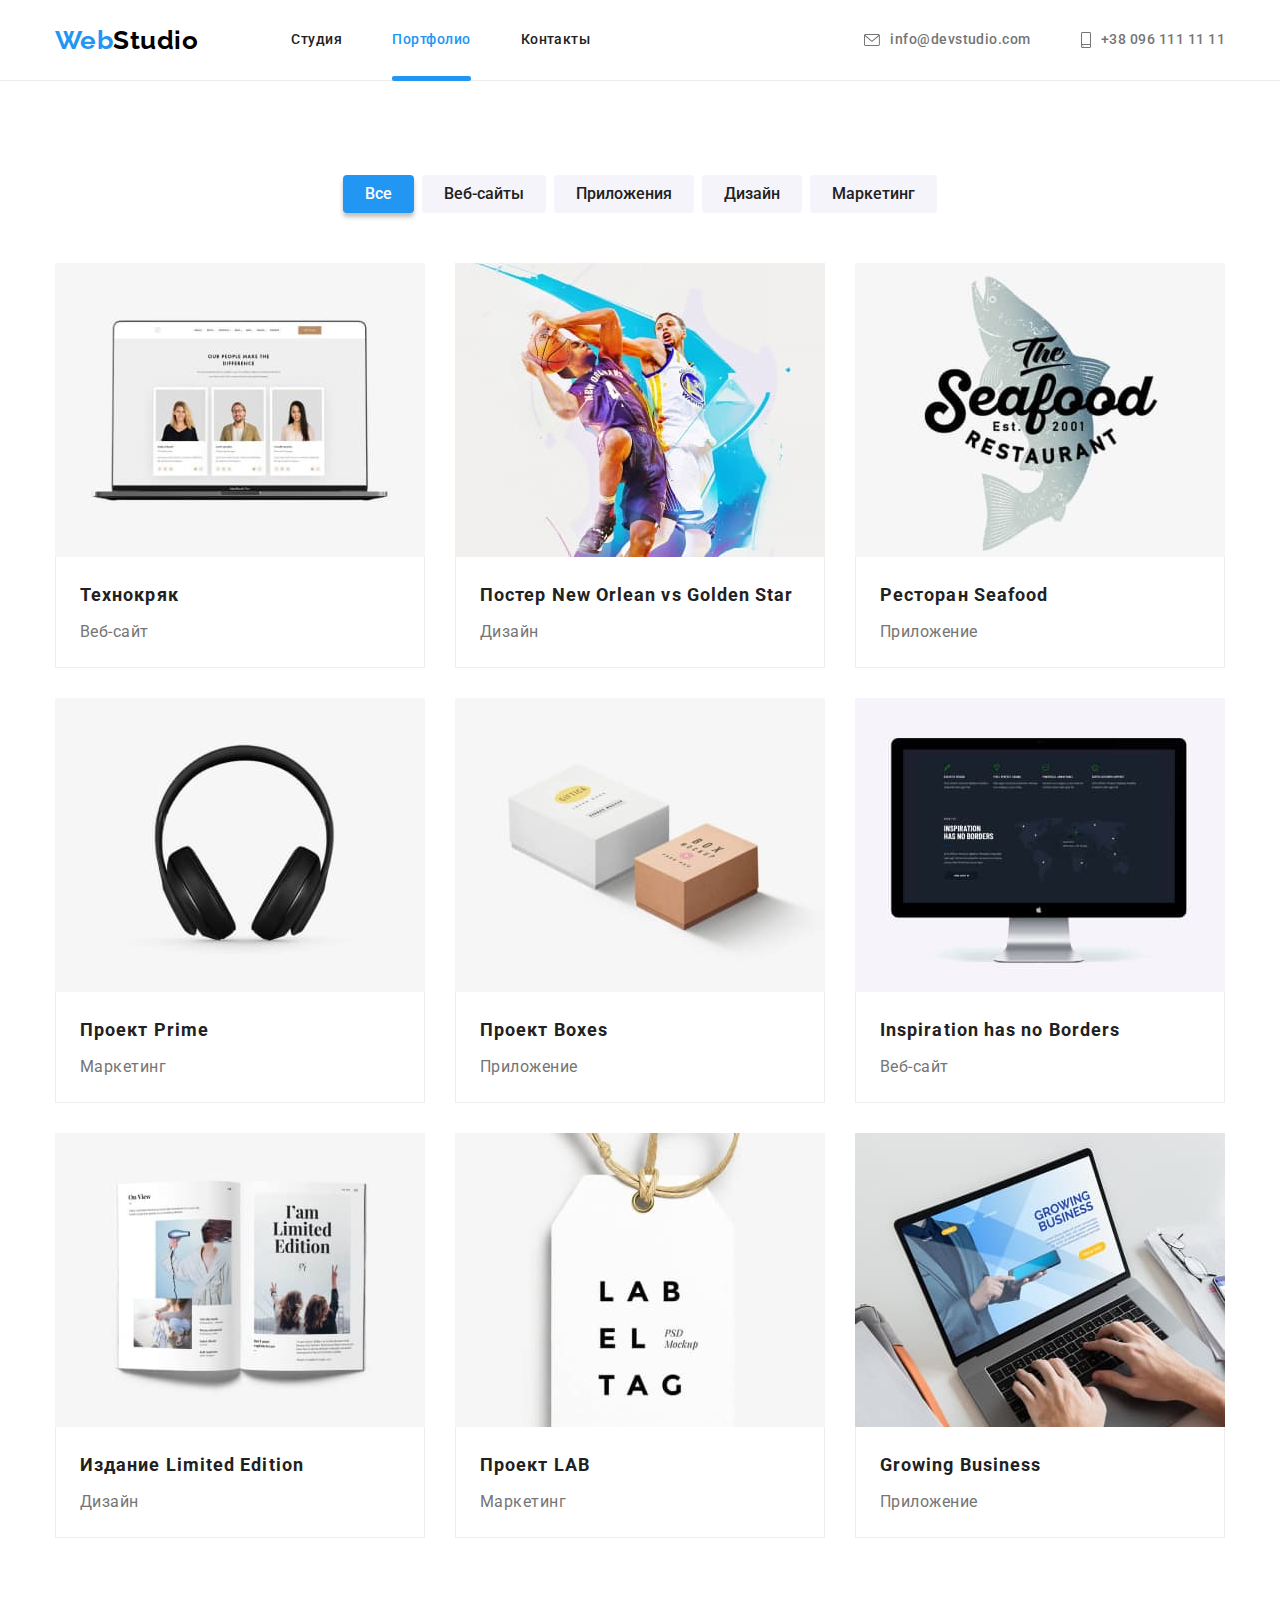
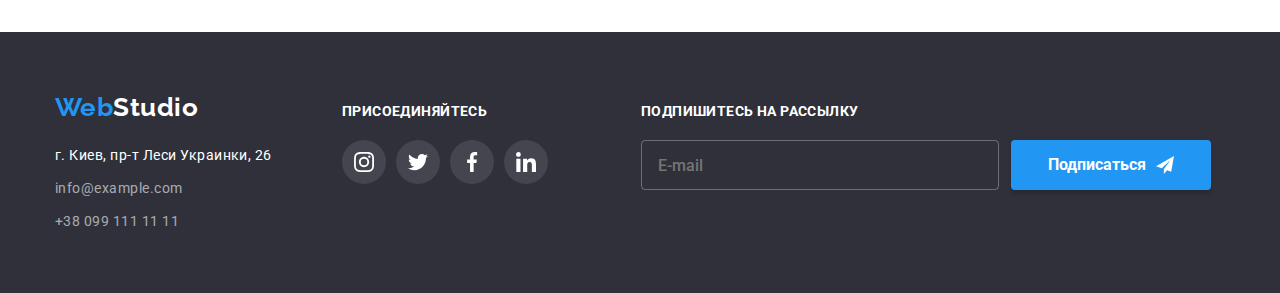
==== commit 9014418f: "corrections" ====
--- a/portfolio.html
+++ b/portfolio.html
@@ -1,5 +1,5 @@
 <!DOCTYPE html>
-<html lang="en">
+<html lang="ru">
 
 <head>
     <meta charset="UTF-8">
--- a/css/style.css
+++ b/css/style.css
@@ -78,6 +78,8 @@
 }
 
 .logo-header {
+  display: inline-block;
+  padding: 15px 0;
   color: var(--accent-color-primary);
   font-family: "Raleway", sans-serif;
   font-style: normal;
@@ -98,7 +100,7 @@
 }
 
 .header-nav-link {
-  display: block;
+  display: inline-block;
   position: relative;
   color: var(--title-text-color);
   text-decoration: none;
@@ -110,7 +112,7 @@
   content: "";
   position: absolute;
   left: 0;
-  bottom: 0;
+  bottom: -1px;
   width: 100%;
   height: 5px;
   background-color: var(--accent-color-primary);
@@ -142,11 +144,13 @@
 .header-contacts {
   display: flex;
   align-items: center;
+  padding: 5px 0;
 }
 
 .header-contacts-link {
   display: flex;
   align-items: center;
+  padding: 24px 0;
   color: var(--primary-text-color);
   text-decoration: none;
   transition: color 250ms var(--time-function);
@@ -288,7 +292,9 @@
 
 .about-us-description {
   position: absolute;
-
+   display: flex;
+  justify-content: center;
+  align-items: center;
   width: 100%;
   height: 70px;
   bottom: 0;
@@ -300,7 +306,6 @@
   font-weight: 700;
   font-size: 14px;
   line-height: 1.14;
-  text-align: center;
   text-transform: uppercase;
   margin-top: 27px;
   margin-bottom: 27px;
@@ -462,7 +467,7 @@
 }
 
 .footer-section-address {
-  margin-right: 86px;
+  margin-right: 70px;
 }
 
 .logo-footer {
@@ -569,6 +574,7 @@
   font-weight:500;
   font-size:16px;
   line-height:1.25;
+  color: var(--primary-text-color);
   background-color: transparent;
   outline: none;
   border: 1px solid rgba(255, 255, 255, 0.3);
@@ -614,15 +620,20 @@
 
 /*Portfolio buttons*/
 
-.portfolio-button {
-  display: flex;
-  justify-content: center;
+.portfolio-button-item{
   margin-bottom: 50px;
 }
 
 .portfolio-button-item:not(:last-child) {
   margin-right: 8px;
 }
+
+.portfolio-button {
+  display: flex;
+  justify-content: center;
+}
+
+
 
 .portfolio-button-primary {
   font-family: inherit;
@@ -747,6 +758,7 @@
   top: 0;
   left: 0;
   background-color: rgba(0, 0, 0, 0.2);
+  transform: opacity 250ms var(--time-function);
 }
 
 .backdrop.is-hidden {
@@ -760,8 +772,8 @@
   top: 50%;
   left: 50%;
   transform: translate(-50%, -50%);
-  width: 527px;
-  height: 580px;
+  width: 528px;
+  height: 581px;
   background-color: var(--accent-color-secondary);
   border: 1px solid rgba(0, 0, 0, 0, 1);
   border-radius: 2px;
@@ -801,7 +813,8 @@
 }
 
 .form-title {
-  margin: 0 auto 12px auto;
+  margin-bottom:12px;
+  text-align: center;
   font-weight: 700;
   font-size: 20px;
   line-height: 1.15;
@@ -846,6 +859,7 @@
   height: 120px;
   resize: none;
   padding: 12px 16px;
+  margin-top:4px;
   font-size: 12px;
   line-height: 1.16;
   color: rgba(117, 117, 117, 0.5);
@@ -860,10 +874,13 @@
   border-color: var(--accent-color-primary);
 }
 
-.form-policy {
-  font-size: 14px;
-  line-height: 1.71;
-}
+.policy {
+  display:flex;
+  justify-content:center;
+  text-align: center;
+  margin-bottom: 30px;
+}
+
 
 .form-policy-link {
   color: var(--accent-color-primary);
@@ -874,7 +891,6 @@
   height: 15px;
   width: 15px;
   border: 2px solid #212121;
-  border-radius: 4px;
 }
 
 .checkbox {
@@ -895,7 +911,8 @@
   display: block;
   width: 200px;
   height: 50px;
-  margin: 30px auto 40px auto;
+  margin-right: auto;
+  margin-left:auto;
   padding: 10px 55px;
   background-color: var(--accent-color-primary);
   color: var(--accent-color-secondary);
